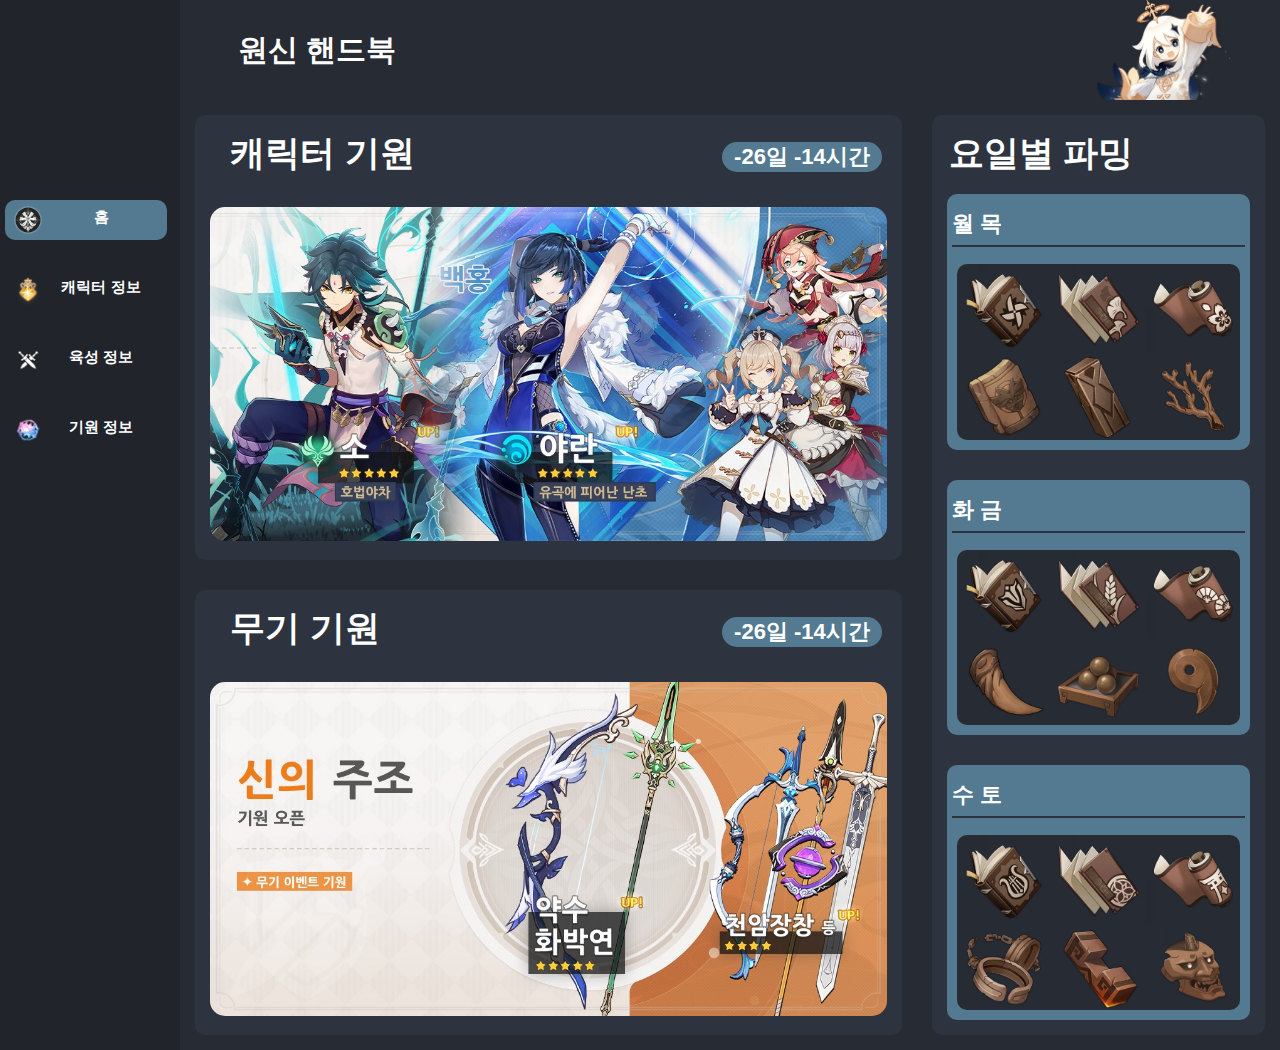
==== index.html @ a9102420 "Add files via upload" ====
<!Doctype html>
<html>
<head>
  <title>원신 핸드북 - 홈</title>
  <meta charset="utf-8">
  <link rel="stylesheet" href="css\head_box_frame_style.css">
  <link rel="stylesheet" href="css\index_style.css">
  <link rel="icon" href="img/icon_chichi.png" type="image/x-icon" sizes="16x16">
  <script src="https://ajax.googleapis.com/ajax/libs/jquery/3.6.0/jquery.min.js"></script>
  <script type="text/javascript">
    $(function(){
       $(".head_box").load("head_box_frame.html");
       $(".list_box").load("list_box_frame.html");
     });
  </script>

</head>
<body class="body">
  <div class="form">
    <div class="head_box">
    </div>
    <div class="list_box">
    </div>
    <div class="main_box">
      <div class="main_form">
        <div class="index_wish_box char">
          <div class="index_wish_box txt">
            캐릭터 기원
            <div class="index_wish_time" id="day_interval">1</div>
          </div>
          <div>
          </div>
          <div class="index_wish_img" id="wish_img_1">
            <img src="img/index/v2.70_char.jpg">
        </div>
<!--        <div class="index_wish_img" id="wish_img_2">
          <img src="img/index/v2.61_char2.jpg">
      </div>
    -->
      </div>


      <div class="index_wish_box weapon">
        <div class="index_wish_box txt">
          무기 기원
          <div class="index_wish_time" id="day_interval1">1</div>
        </div>
        <div class="index_wish_img" id="wish_img_3">
          <img src="img/index/v2.70_weapon.jpg">
      </div>
      </div>

      <div class="index_info_box">
        <div class="index_info_box_txt">
          요일별 파밍
        </div>
          <script src="js/index_info_box.js"></script>
      </div>

      </div>

  </div>

</body>

  <script src="js/index.js"></script>
</html>
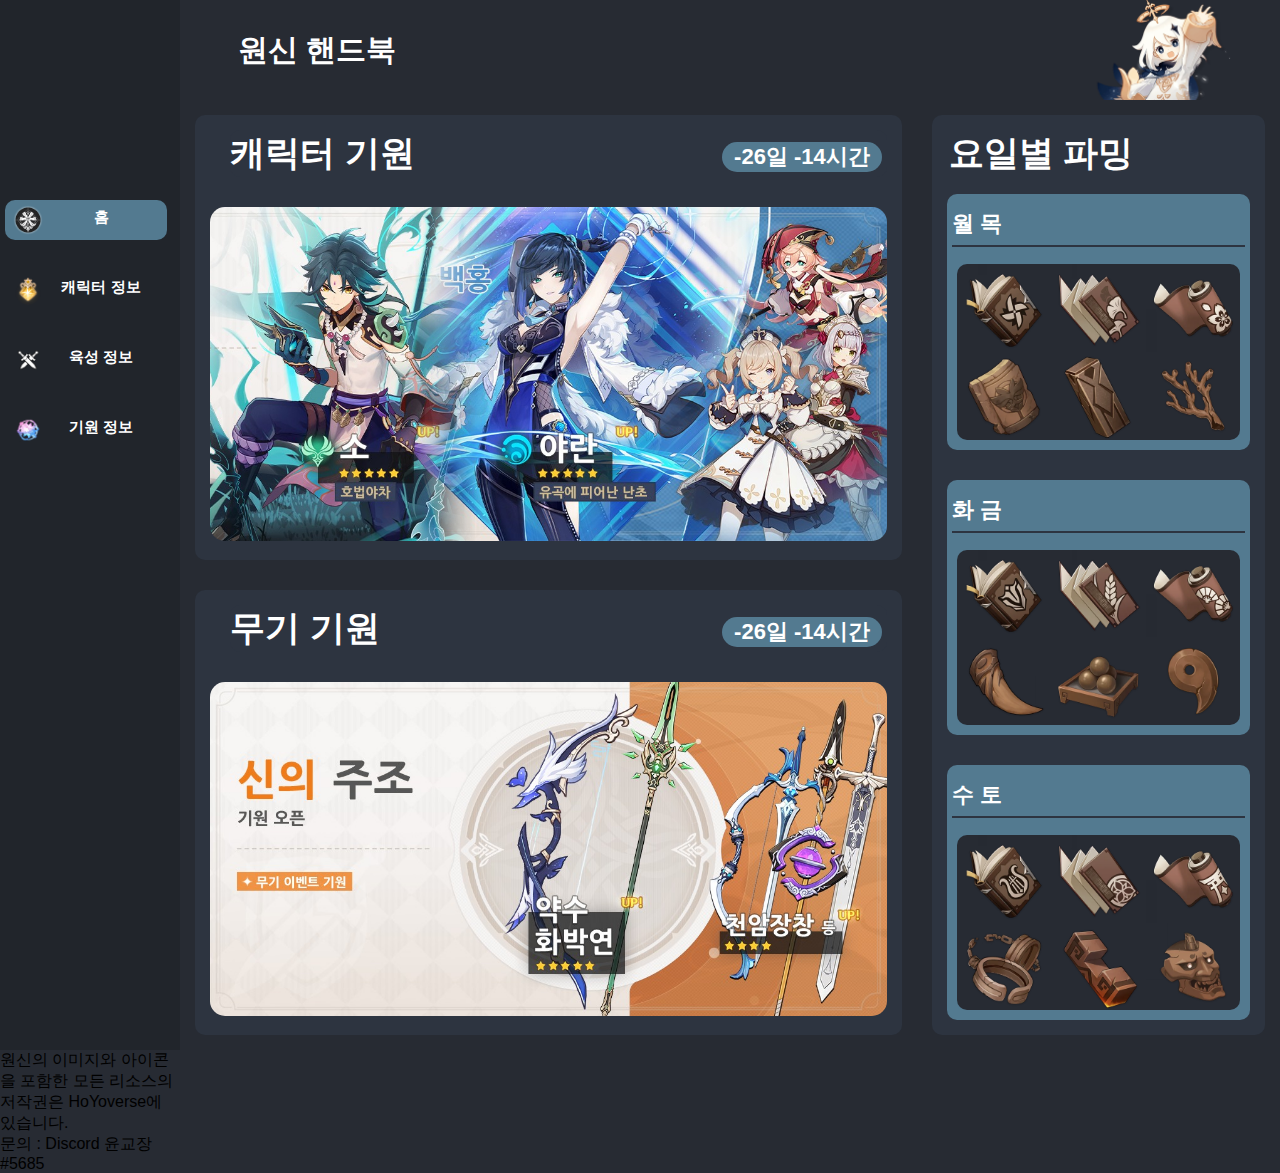
==== commit 6f3e3cdb: "Add files via upload" ====
--- a/index.html
+++ b/index.html
@@ -11,8 +11,20 @@
     $(function(){
        $(".head_box").load("head_box_frame.html");
        $(".list_box").load("list_box_frame.html");
+       $(".tale_box").load("tale_box_frame.html");
      });
   </script>
+  <!-- Global site tag (gtag.js) - Google Analytics -->
+  <script async src="https://www.googletagmanager.com/gtag/js?id=UA-230692504-1"></script>
+  <script>
+    window.dataLayer = window.dataLayer || [];
+    function gtag(){dataLayer.push(arguments);}
+    gtag('js', new Date());
+
+    gtag('config', 'UA-230692504-1');
+  </script>
+
+
 
 </head>
 <body class="body">
@@ -61,6 +73,9 @@
 
   </div>
 
+  <div class="tale_box">
+  </div>
+
 </body>
 
   <script src="js/index.js"></script>
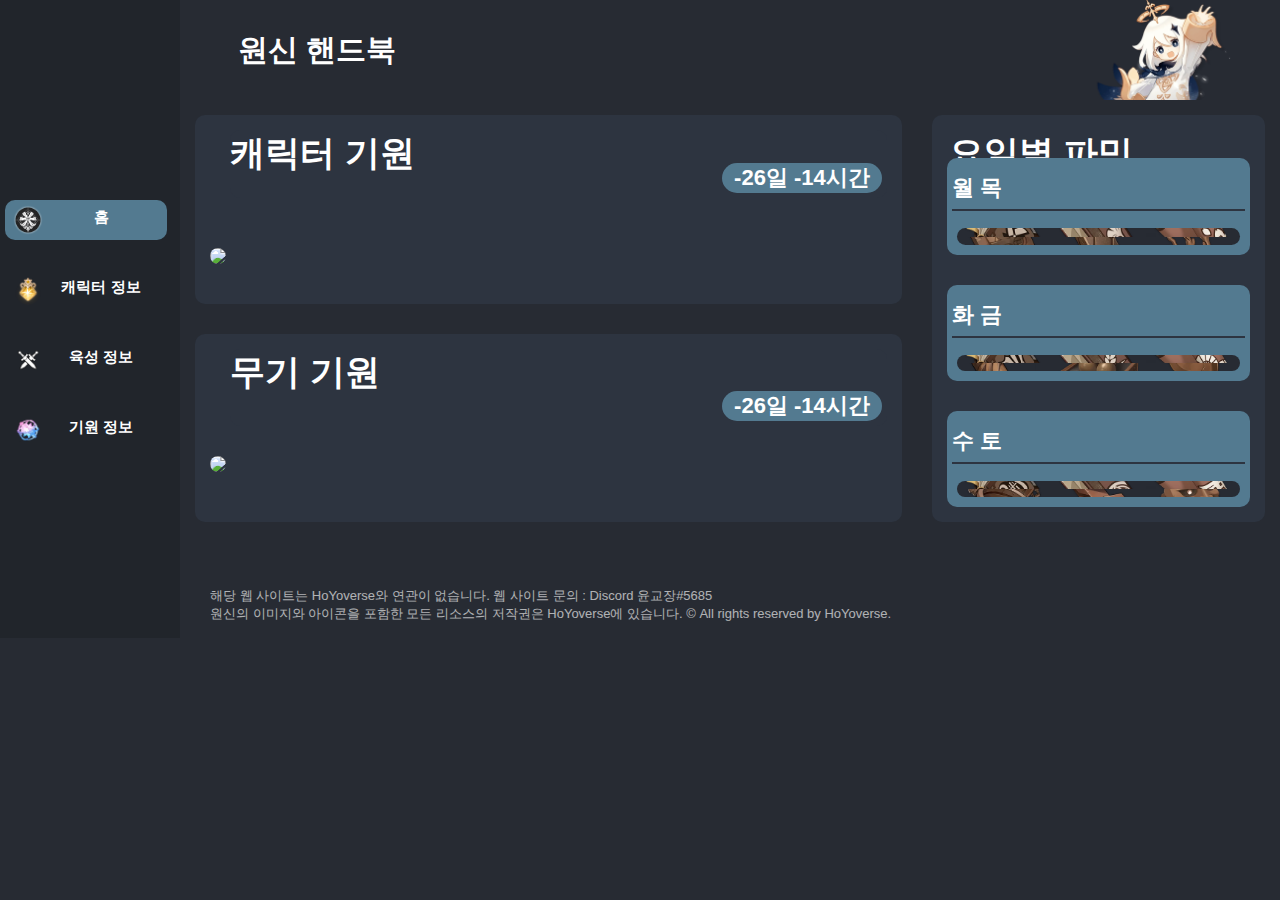
==== commit 38c6f1f5: "Add files via upload" ====
--- a/index.html
+++ b/index.html
@@ -43,7 +43,7 @@
           <div>
           </div>
           <div class="index_wish_img" id="wish_img_1">
-            <img src="img/index/v2.70_char.jpg">
+            <img src="img/index/v2.71_char.jpg">
         </div>
 <!--        <div class="index_wish_img" id="wish_img_2">
           <img src="img/index/v2.61_char2.jpg">
@@ -58,7 +58,7 @@
           <div class="index_wish_time" id="day_interval1">1</div>
         </div>
         <div class="index_wish_img" id="wish_img_3">
-          <img src="img/index/v2.70_weapon.jpg">
+          <img src="img/index/v2.71_weapon.jpg">
       </div>
       </div>
 
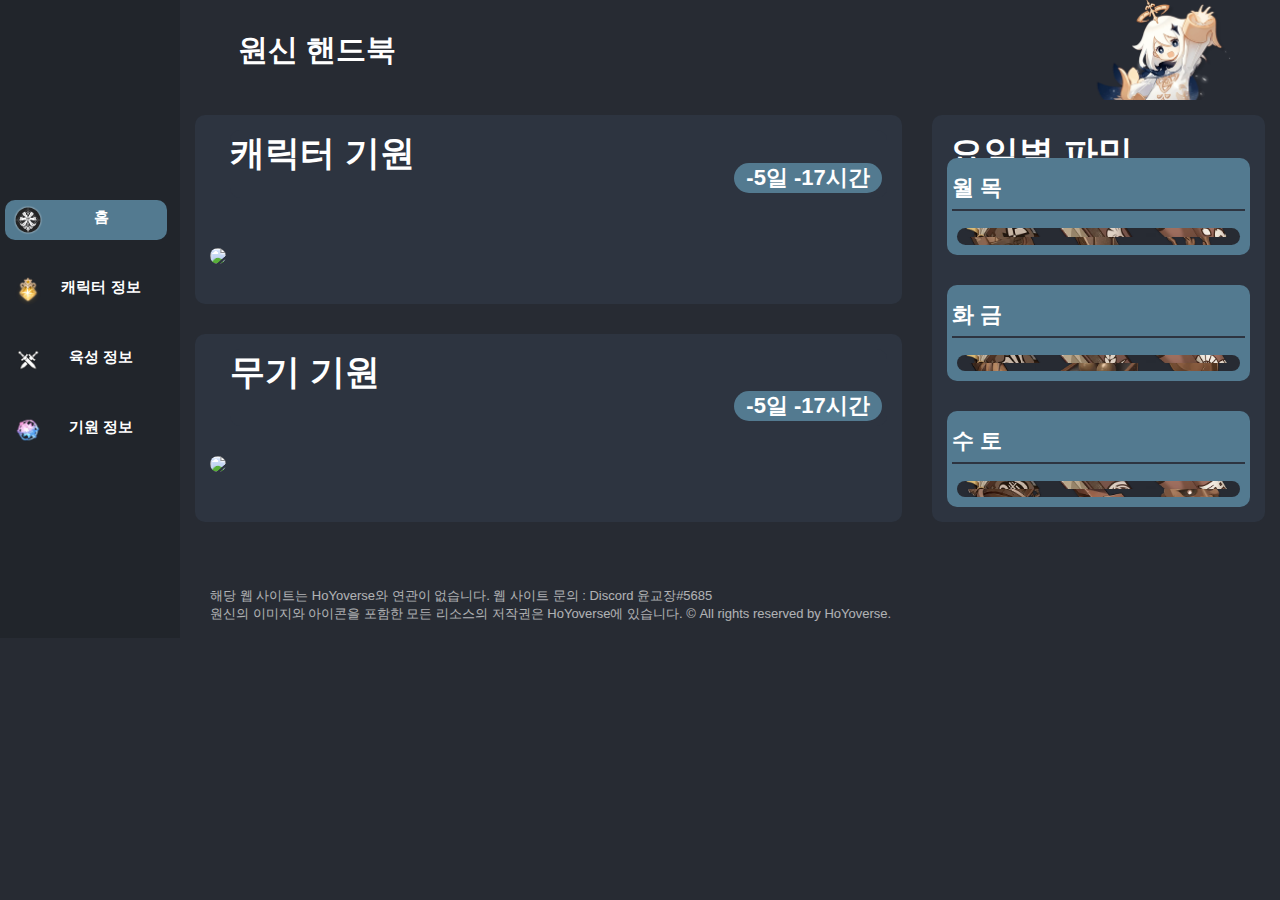
==== commit 277b04f0: "Add files via upload" ====
--- a/index.html
+++ b/index.html
@@ -43,7 +43,7 @@
           <div>
           </div>
           <div class="index_wish_img" id="wish_img_1">
-            <img src="img/index/v2.71_char.jpg">
+            <img src="img/index/v2.80_char.jpg">
         </div>
 <!--        <div class="index_wish_img" id="wish_img_2">
           <img src="img/index/v2.61_char2.jpg">
@@ -58,7 +58,7 @@
           <div class="index_wish_time" id="day_interval1">1</div>
         </div>
         <div class="index_wish_img" id="wish_img_3">
-          <img src="img/index/v2.71_weapon.jpg">
+          <img src="img/index/v2.80_weapon.jpg">
       </div>
       </div>
 
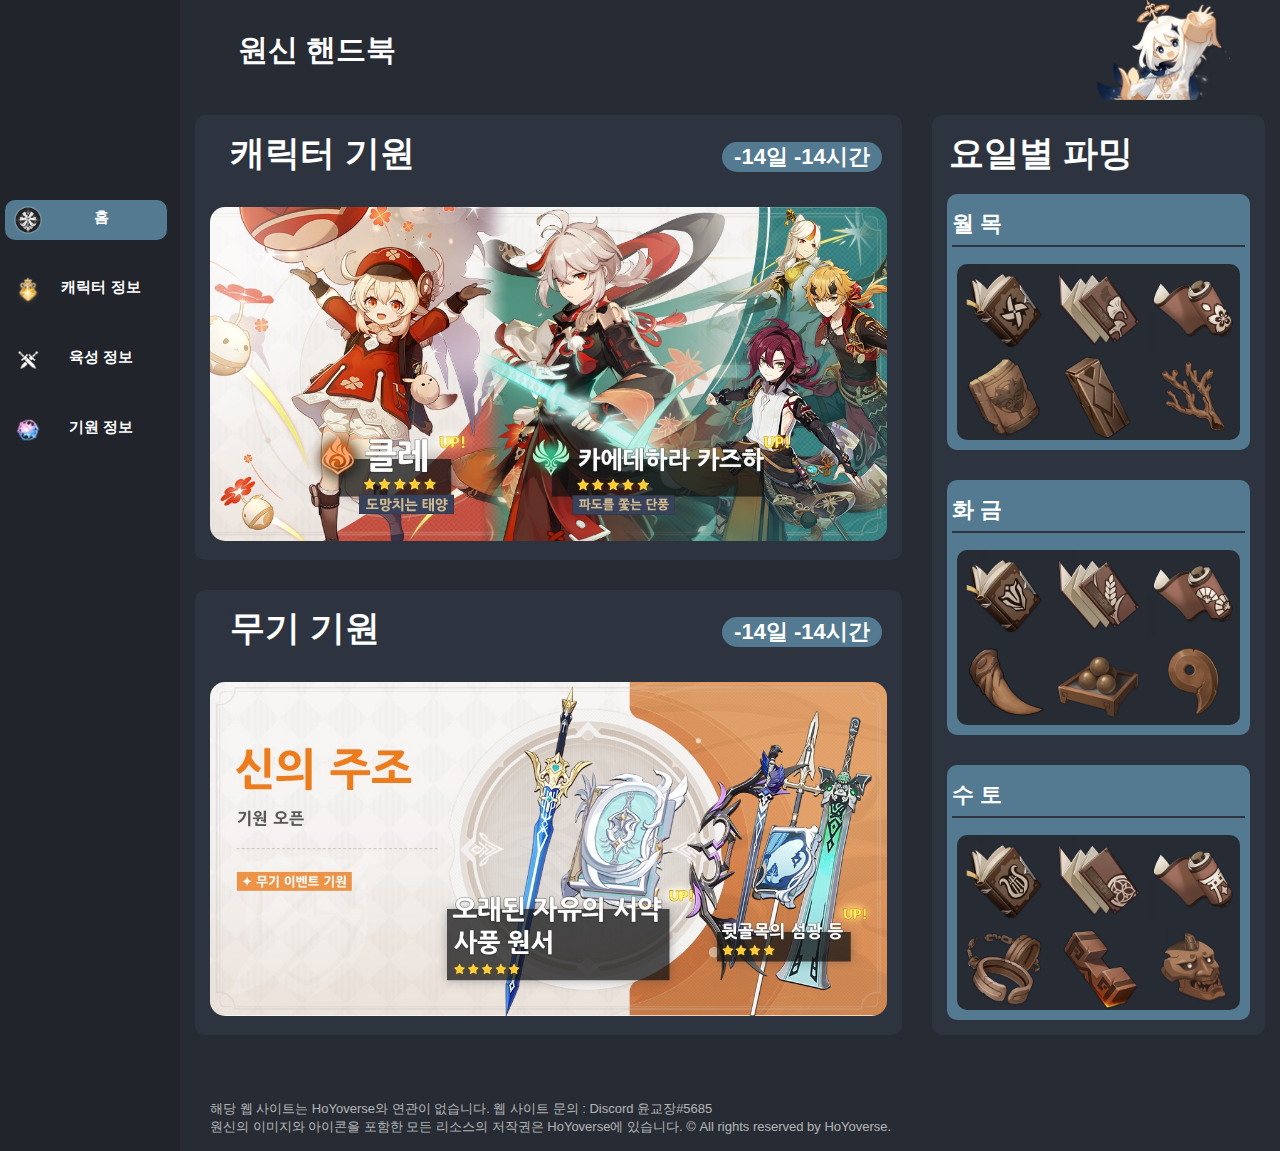
==== commit a965cef8: "Add files via upload" ====
--- a/index.html
+++ b/index.html
@@ -42,8 +42,8 @@
           </div>
           <div>
           </div>
-          <div class="index_wish_img" id="wish_img_1">
-            <img src="img/index/v2.80_char.jpg">
+          <div class="index_wish_img">
+            <img id="wish_img_1" src="img/index/v2.80_char.jpg">
         </div>
 <!--        <div class="index_wish_img" id="wish_img_2">
           <img src="img/index/v2.61_char2.jpg">
@@ -57,8 +57,8 @@
           무기 기원
           <div class="index_wish_time" id="day_interval1">1</div>
         </div>
-        <div class="index_wish_img" id="wish_img_3">
-          <img src="img/index/v2.80_weapon.jpg">
+        <div class="index_wish_img">
+          <img id="wish_img_2" src="img/index/v2.80_weapon.jpg">
       </div>
       </div>
 
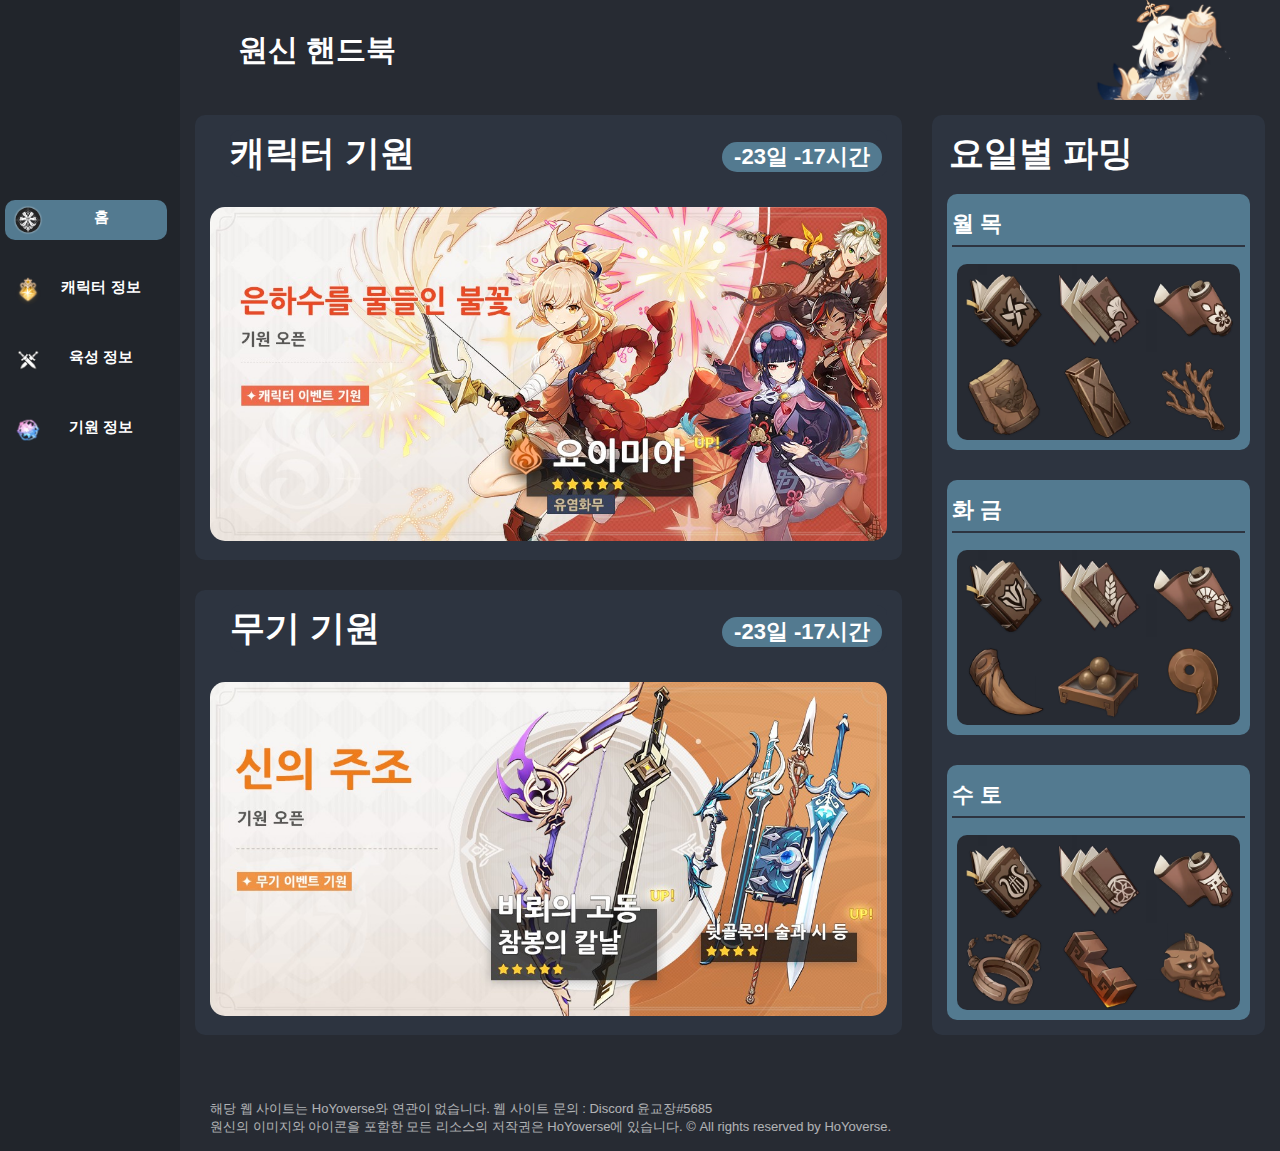
==== commit 6b38abe5: "Add files via upload" ====
--- a/index.html
+++ b/index.html
@@ -43,7 +43,7 @@
           <div>
           </div>
           <div class="index_wish_img">
-            <img id="wish_img_1" src="img/index/v2.80_char.jpg">
+            <img id="wish_img_1" src="img/index/v2.81_char.jpg">
         </div>
 <!--        <div class="index_wish_img" id="wish_img_2">
           <img src="img/index/v2.61_char2.jpg">
@@ -58,7 +58,7 @@
           <div class="index_wish_time" id="day_interval1">1</div>
         </div>
         <div class="index_wish_img">
-          <img id="wish_img_2" src="img/index/v2.80_weapon.jpg">
+          <img id="wish_img_2" src="img/index/v2.81_weapon.jpg">
       </div>
       </div>
 
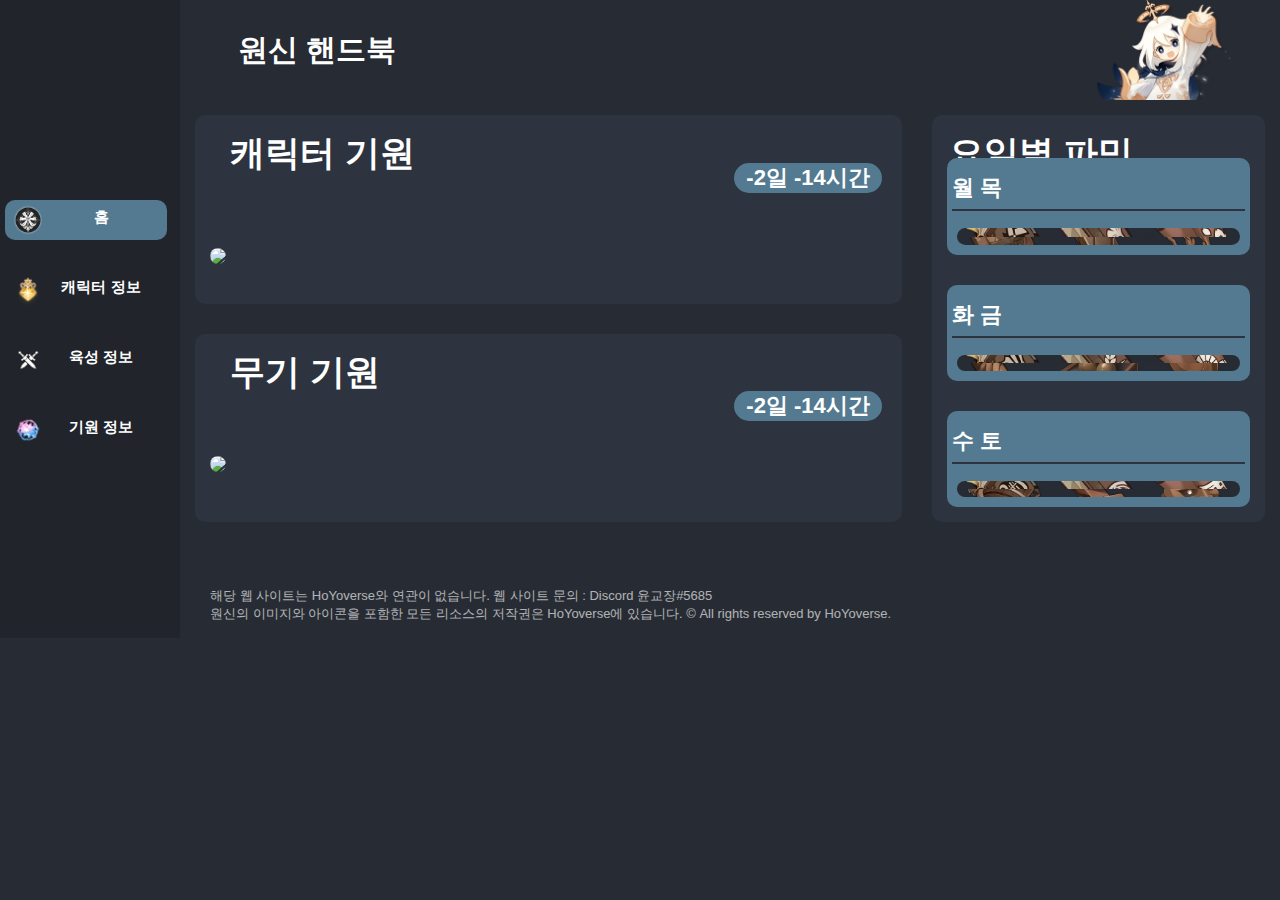
==== commit 7394f894: "Add files via upload" ====
--- a/index.html
+++ b/index.html
@@ -43,7 +43,7 @@
           <div>
           </div>
           <div class="index_wish_img">
-            <img id="wish_img_1" src="img/index/v2.81_char.jpg">
+            <img id="wish_img_1">
         </div>
 <!--        <div class="index_wish_img" id="wish_img_2">
           <img src="img/index/v2.61_char2.jpg">
@@ -58,7 +58,7 @@
           <div class="index_wish_time" id="day_interval1">1</div>
         </div>
         <div class="index_wish_img">
-          <img id="wish_img_2" src="img/index/v2.81_weapon.jpg">
+          <img id="wish_img_2">
       </div>
       </div>
 
